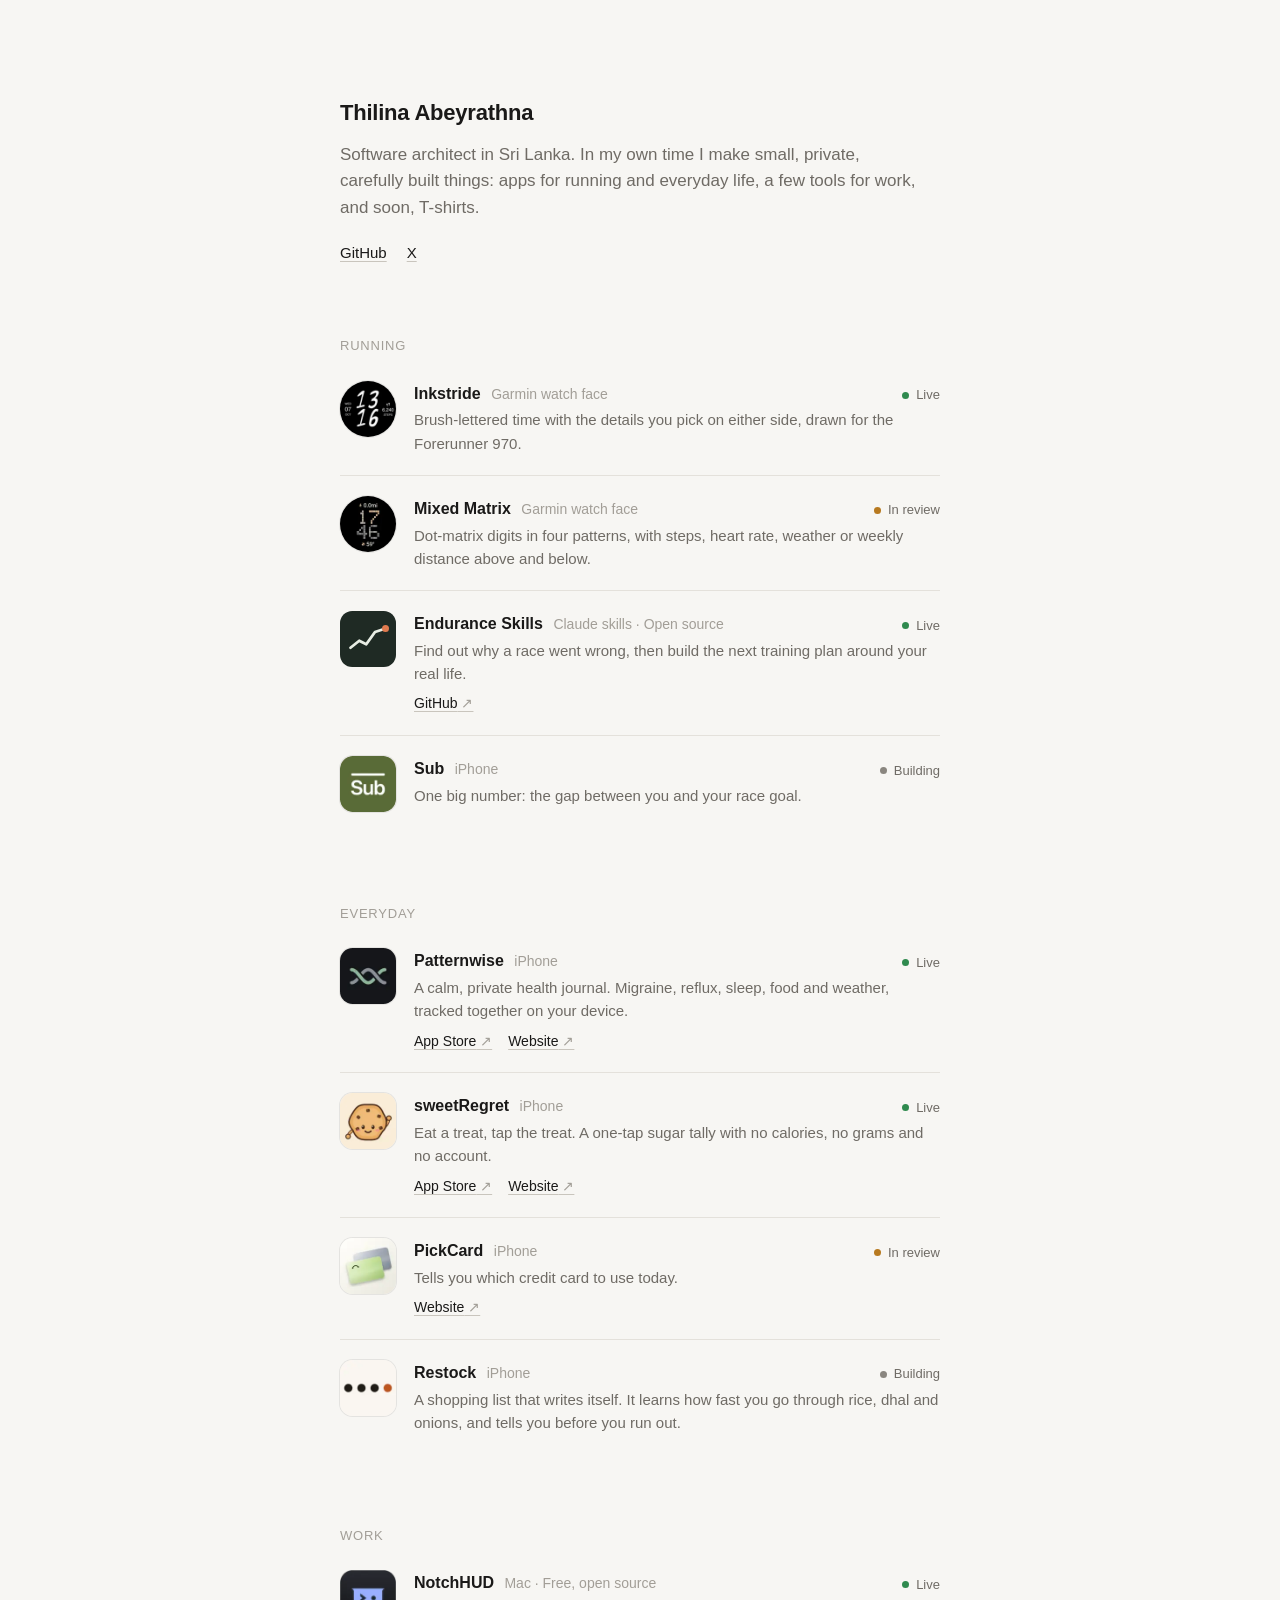
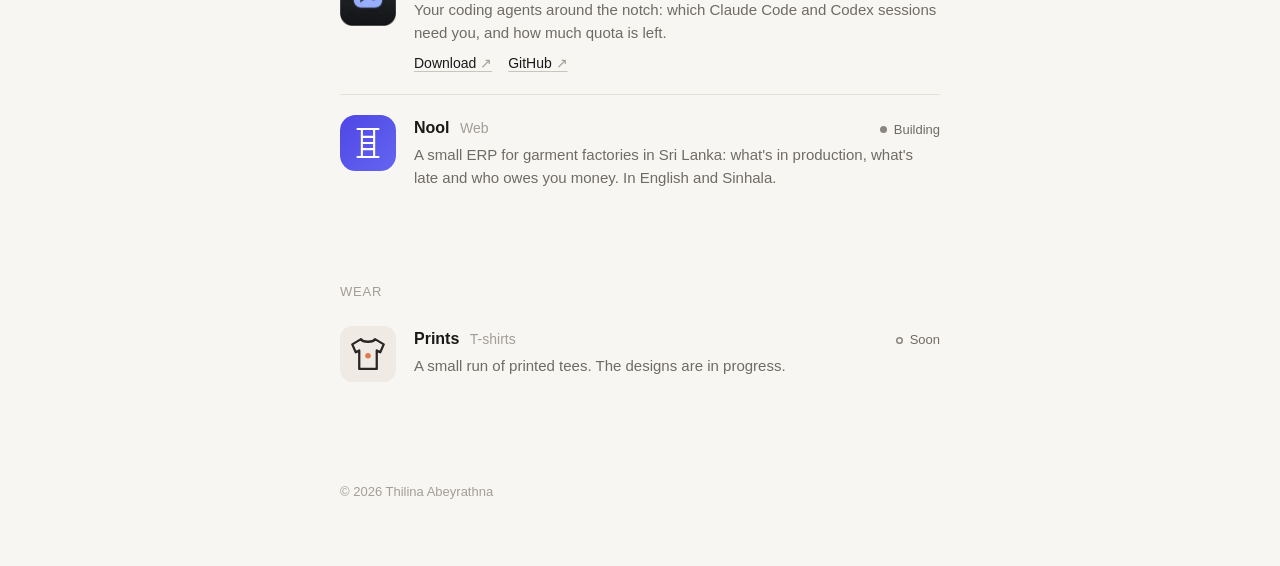
==== index.html @ 6d2ad4d4 "Add minimalist portfolio site listing all products One static page grouping the shipped and in-progr" ====
<!doctype html>
<html lang="en">
<head>
<meta charset="utf-8">
<meta name="viewport" content="width=device-width, initial-scale=1">
<title>Thilina Abeyrathna · Things I make</title>
<meta name="description" content="Small, private, carefully built software by Thilina Abeyrathna: iPhone apps, Garmin watch faces, open-source tools, and soon, printed T-shirts.">
<meta name="color-scheme" content="light dark">
<meta name="theme-color" content="#F7F6F3" media="(prefers-color-scheme: light)">
<meta name="theme-color" content="#111110" media="(prefers-color-scheme: dark)">
<link rel="icon" href="/favicon.svg" type="image/svg+xml">
<link rel="apple-touch-icon" href="/apple-touch-icon.png">
<link rel="stylesheet" href="/styles.css">
<meta property="og:type" content="website">
<meta property="og:title" content="Thilina Abeyrathna · Things I make">
<meta property="og:description" content="iPhone apps, Garmin watch faces, open-source tools, and soon, printed T-shirts.">
<meta property="og:image" content="/og.png">
<meta name="twitter:card" content="summary_large_image">
</head>
<body>
<main>

  <header class="intro">
    <h1>Thilina Abeyrathna</h1>
    <p>Software architect in Sri Lanka. In my own time I make small, private, carefully built things: apps for running and everyday life, a few tools for work, and soon, T-shirts.</p>
    <nav class="elsewhere" aria-label="Elsewhere">
      <a href="https://github.com/thilinaa">GitHub</a>
      <a href="https://x.com/thilina_a">X</a>
    </nav>
  </header>

  <section aria-labelledby="running">
    <h2 id="running">Running</h2>
    <ul class="items">
      <li class="item">
        <img class="icon round" src="/assets/icons/inkstride.webp" width="64" height="64" alt="">
        <div class="body">
          <div class="head">
            <h3>Inkstride <span class="kind">Garmin watch face</span></h3>
            <span class="status live">Live</span>
          </div>
          <p>Brush-lettered time with the details you pick on either side, drawn for the Forerunner 970.</p>
        </div>
      </li>
      <li class="item">
        <img class="icon round" src="/assets/icons/mixed-matrix.webp" width="64" height="64" alt="">
        <div class="body">
          <div class="head">
            <h3>Mixed Matrix <span class="kind">Garmin watch face</span></h3>
            <span class="status review">In review</span>
          </div>
          <p>Dot-matrix digits in four patterns, with steps, heart rate, weather or weekly distance above and below.</p>
        </div>
      </li>
      <li class="item">
        <img class="icon" src="/assets/icons/endurance-skills.svg" width="64" height="64" alt="">
        <div class="body">
          <div class="head">
            <h3>Endurance Skills <span class="kind">Claude skills · Open source</span></h3>
            <span class="status live">Live</span>
          </div>
          <p>Find out why a race went wrong, then build the next training plan around your real life.</p>
          <p class="links"><a href="https://github.com/thilinaa/endurance-skills">GitHub</a></p>
        </div>
      </li>
      <li class="item">
        <img class="icon app" src="/assets/icons/sub.webp" width="64" height="64" alt="">
        <div class="body">
          <div class="head">
            <h3>Sub <span class="kind">iPhone</span></h3>
            <span class="status building">Building</span>
          </div>
          <p>One big number: the gap between you and your race goal.</p>
        </div>
      </li>
    </ul>
  </section>

  <section aria-labelledby="everyday">
    <h2 id="everyday">Everyday</h2>
    <ul class="items">
      <li class="item">
        <img class="icon app" src="/assets/icons/patternwise.webp" width="64" height="64" alt="">
        <div class="body">
          <div class="head">
            <h3>Patternwise <span class="kind">iPhone</span></h3>
            <span class="status live">Live</span>
          </div>
          <p>A calm, private health journal. Migraine, reflux, sleep, food and weather, tracked together on your device.</p>
          <p class="links"><a href="https://apps.apple.com/app/id6787019077">App Store</a><a href="https://thilinaa.github.io/patternwise-site/">Website</a></p>
        </div>
      </li>
      <li class="item">
        <img class="icon app" src="/assets/icons/sweetregret.webp" width="64" height="64" alt="">
        <div class="body">
          <div class="head">
            <h3>sweetRegret <span class="kind">iPhone</span></h3>
            <span class="status live">Live</span>
          </div>
          <p>Eat a treat, tap the treat. A one-tap sugar tally with no calories, no grams and no account.</p>
          <p class="links"><a href="https://apps.apple.com/app/id6787955860">App Store</a><a href="https://sweetregret.vercel.app/">Website</a></p>
        </div>
      </li>
      <li class="item">
        <img class="icon app" src="/assets/icons/pickcard.webp" width="64" height="64" alt="">
        <div class="body">
          <div class="head">
            <h3>PickCard <span class="kind">iPhone</span></h3>
            <span class="status review">In review</span>
          </div>
          <p>Tells you which credit card to use today.</p>
          <p class="links"><a href="https://pickcard-site.vercel.app/">Website</a></p>
        </div>
      </li>
      <li class="item">
        <img class="icon app" src="/assets/icons/restock.webp" width="64" height="64" alt="">
        <div class="body">
          <div class="head">
            <h3>Restock <span class="kind">iPhone</span></h3>
            <span class="status building">Building</span>
          </div>
          <p>A shopping list that writes itself. It learns how fast you go through rice, dhal and onions, and tells you before you run out.</p>
        </div>
      </li>
    </ul>
  </section>

  <section aria-labelledby="work">
    <h2 id="work">Work</h2>
    <ul class="items">
      <li class="item">
        <img class="icon" src="/assets/icons/notchhud.webp" width="64" height="64" alt="">
        <div class="body">
          <div class="head">
            <h3>NotchHUD <span class="kind">Mac · Free, open source</span></h3>
            <span class="status live">Live</span>
          </div>
          <p>Your coding agents around the notch: which Claude Code and Codex sessions need you, and how much quota is left.</p>
          <p class="links"><a href="https://github.com/thilinaa/notch-agent-hud/releases/latest">Download</a><a href="https://github.com/thilinaa/notch-agent-hud">GitHub</a></p>
        </div>
      </li>
      <li class="item">
        <img class="icon" src="/assets/icons/nool.svg" width="64" height="64" alt="">
        <div class="body">
          <div class="head">
            <h3>Nool <span class="kind">Web</span></h3>
            <span class="status building">Building</span>
          </div>
          <p>A small ERP for garment factories in Sri Lanka: what's in production, what's late and who owes you money. In English and Sinhala.</p>
        </div>
      </li>
    </ul>
  </section>

  <section aria-labelledby="wear">
    <h2 id="wear">Wear</h2>
    <ul class="items">
      <li class="item">
        <img class="icon" src="/assets/icons/prints.svg" width="64" height="64" alt="">
        <div class="body">
          <div class="head">
            <h3>Prints <span class="kind">T-shirts</span></h3>
            <span class="status soon">Soon</span>
          </div>
          <p>A small run of printed tees. The designs are in progress.</p>
        </div>
      </li>
    </ul>
  </section>

</main>
<footer>
  <p>© 2026 Thilina Abeyrathna</p>
</footer>
</body>
</html>
---- styles.css ----
:root {
  --bg: #F7F6F3;
  --text: #1A1918;
  --muted: #6F6B65;
  --faint: #A29E97;
  --rule: #E4E1DB;
  --link: #1A1918;
  --link-rule: #C9C5BD;
  --live: #2F8A4E;
  --review: #B7791F;
  --building: #8A867F;
  --icon-edge: rgba(0, 0, 0, .08);
  color-scheme: light dark;
}

@media (prefers-color-scheme: dark) {
  :root {
    --bg: #111110;
    --text: #EDEBE7;
    --muted: #9C988F;
    --faint: #6C6862;
    --rule: #262523;
    --link: #EDEBE7;
    --link-rule: #4A4743;
    --live: #5CC07E;
    --review: #E0A33F;
    --building: #8A867F;
    --icon-edge: rgba(255, 255, 255, .08);
  }
}

* { box-sizing: border-box; }

html { -webkit-text-size-adjust: 100%; }

body {
  margin: 0;
  background: var(--bg);
  color: var(--text);
  font: 16px/1.55 ui-sans-serif, -apple-system, BlinkMacSystemFont, "Segoe UI", Roboto, "Helvetica Neue", Arial, sans-serif;
  -webkit-font-smoothing: antialiased;
}

main, footer {
  max-width: 640px;
  margin: 0 auto;
  padding: 0 20px;
}

main { padding-top: 96px; }

a {
  color: var(--link);
  text-decoration: underline;
  text-decoration-color: var(--link-rule);
  text-underline-offset: 3px;
  text-decoration-thickness: 1px;
}
a:hover { text-decoration-color: currentColor; }
a:focus-visible { outline: 2px solid currentColor; outline-offset: 2px; border-radius: 2px; }

/* Intro */

.intro h1 {
  margin: 0 0 12px;
  font-size: 22px;
  font-weight: 600;
  letter-spacing: -.01em;
}
.intro p {
  margin: 0;
  color: var(--muted);
  font-size: 17px;
  max-width: 34em;
}
.elsewhere {
  display: flex;
  gap: 20px;
  margin-top: 20px;
  font-size: 15px;
}

/* Sections */

section { margin-top: 72px; }

h2 {
  margin: 0 0 4px;
  font-size: 13px;
  font-weight: 500;
  letter-spacing: .06em;
  text-transform: uppercase;
  color: var(--faint);
}

.items { list-style: none; margin: 0; padding: 0; }

.item {
  display: grid;
  grid-template-columns: 56px 1fr;
  gap: 18px;
  align-items: start;
  padding: 20px 0;
  border-bottom: 1px solid var(--rule);
}
.item:last-child { border-bottom: 0; }

.icon {
  display: block;
  width: 56px;
  height: 56px;
}
.icon.app { border-radius: 22.5%; box-shadow: 0 0 0 1px var(--icon-edge); }
.icon.round { border-radius: 50%; box-shadow: 0 0 0 1px var(--icon-edge); }

.body { min-width: 0; }

.head {
  display: flex;
  align-items: baseline;
  justify-content: space-between;
  gap: 16px;
}

h3 {
  margin: 1px 0 2px;
  font-size: 16px;
  font-weight: 600;
}
.kind {
  margin-left: 6px;
  font-weight: 400;
  font-size: 14px;
  color: var(--faint);
}

.body p { margin: 0; color: var(--muted); font-size: 15px; }

.body .links {
  display: flex;
  flex-wrap: wrap;
  gap: 4px 16px;
  margin-top: 8px;
  font-size: 14px;
}
.body .links a::after { content: " ↗"; color: var(--faint); }

/* Status */

.status {
  display: inline-flex;
  align-items: center;
  gap: 7px;
  flex-shrink: 0;
  font-size: 13px;
  white-space: nowrap;
  color: var(--muted);
}
.status::before {
  content: "";
  width: 7px;
  height: 7px;
  border-radius: 50%;
  background: currentColor;
}
.status.live::before { background: var(--live); }
.status.review::before { background: var(--review); }
.status.building::before { background: var(--building); }
.status.soon::before { background: transparent; box-shadow: inset 0 0 0 1.5px var(--building); }

/* Footer */

footer {
  margin-top: 80px;
  padding-bottom: 64px;
  font-size: 13px;
  color: var(--faint);
}
footer p { margin: 0; }

/* Narrow screens: smaller icons, and the kind drops under the name. */

@media (max-width: 520px) {
  main { padding-top: 56px; }
  section { margin-top: 56px; }
  .item { grid-template-columns: 48px 1fr; gap: 16px; }
  .icon { width: 48px; height: 48px; }
  .kind { display: block; margin-left: 0; }
}
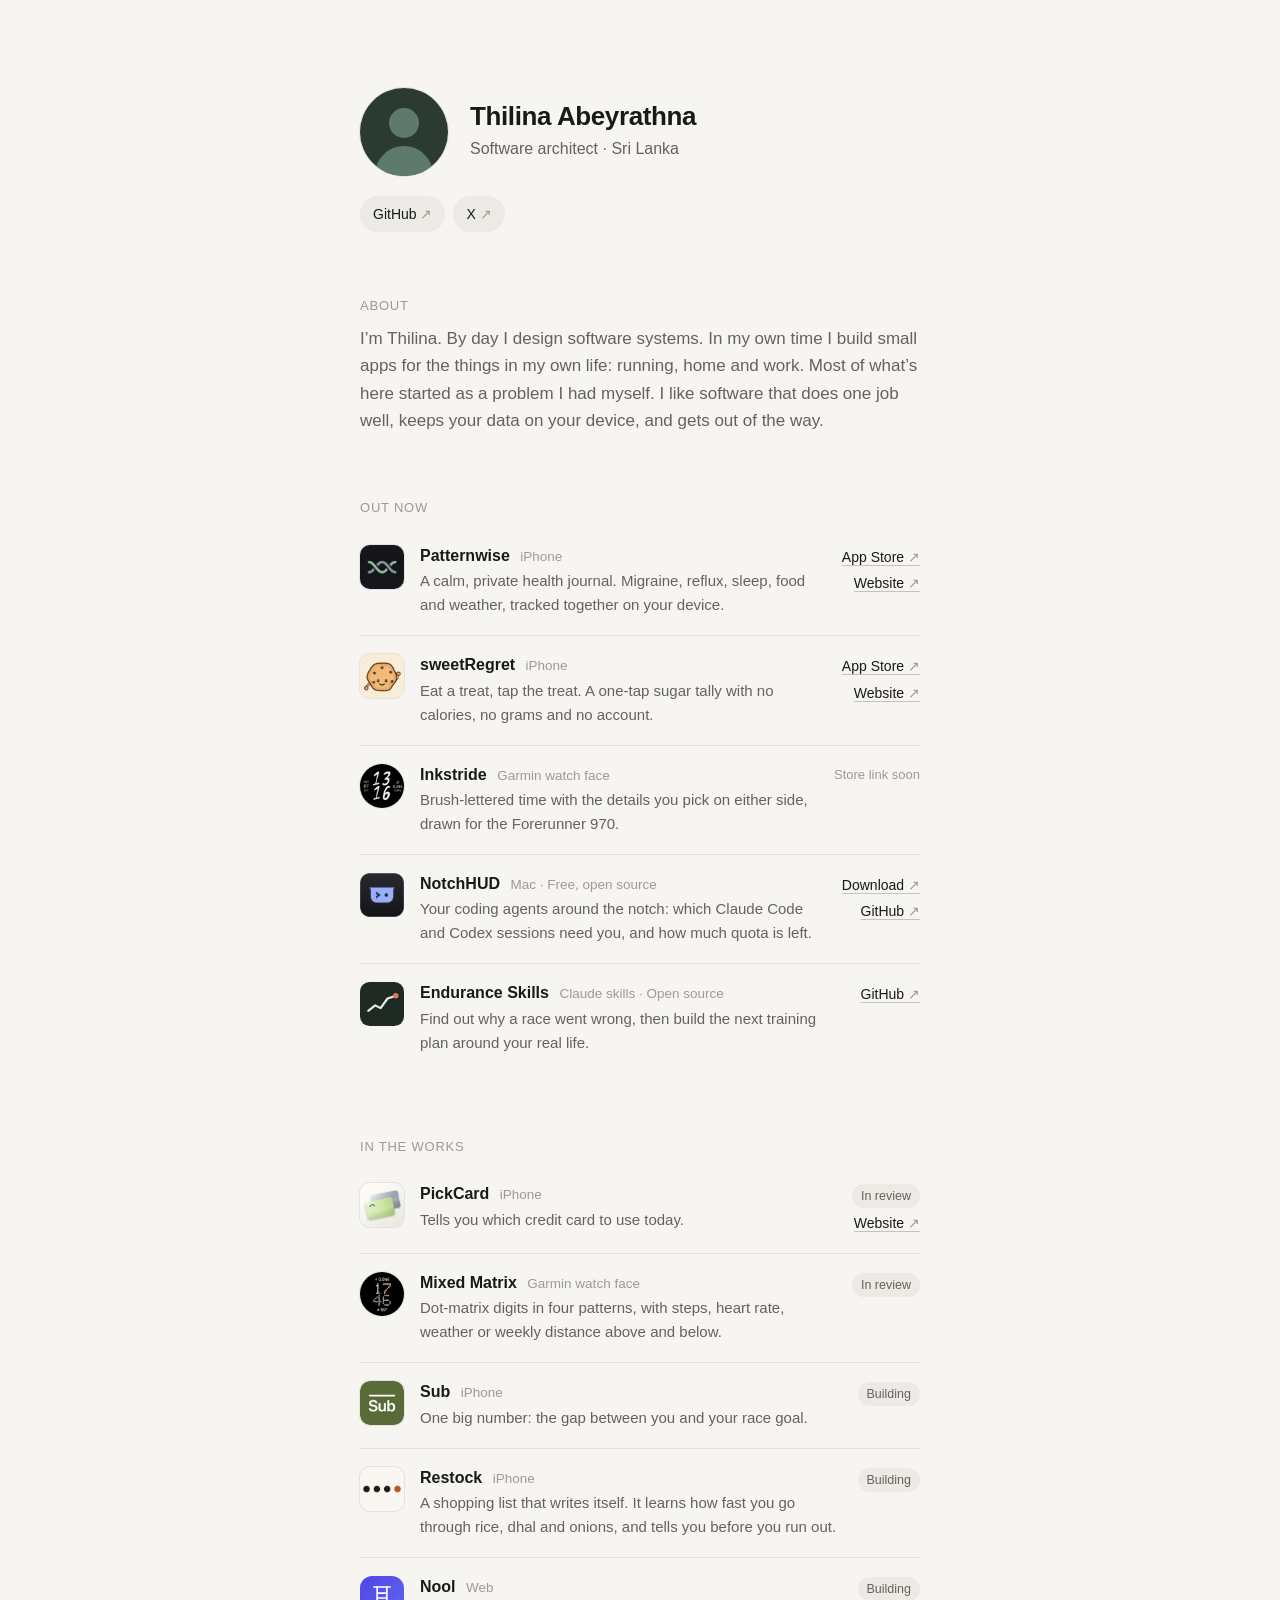
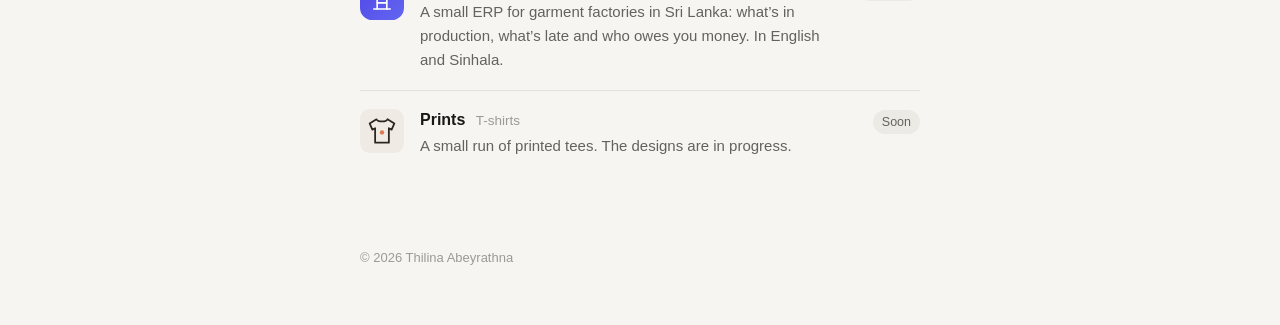
==== commit 17d28a1f: "Redesign home page: photo, about, social links, work list Simplify the page to a short intro with a " ====
--- a/index.html
+++ b/index.html
@@ -3,17 +3,17 @@
 <head>
 <meta charset="utf-8">
 <meta name="viewport" content="width=device-width, initial-scale=1">
-<title>Thilina Abeyrathna · Things I make</title>
-<meta name="description" content="Small, private, carefully built software by Thilina Abeyrathna: iPhone apps, Garmin watch faces, open-source tools, and soon, printed T-shirts.">
+<title>Thilina Abeyrathna</title>
+<meta name="description" content="Thilina Abeyrathna, software architect in Sri Lanka. Small, private apps for running and everyday life, Garmin watch faces and open-source tools.">
 <meta name="color-scheme" content="light dark">
-<meta name="theme-color" content="#F7F6F3" media="(prefers-color-scheme: light)">
-<meta name="theme-color" content="#111110" media="(prefers-color-scheme: dark)">
+<meta name="theme-color" content="#F6F5F2" media="(prefers-color-scheme: light)">
+<meta name="theme-color" content="#121211" media="(prefers-color-scheme: dark)">
 <link rel="icon" href="/favicon.svg" type="image/svg+xml">
 <link rel="apple-touch-icon" href="/apple-touch-icon.png">
 <link rel="stylesheet" href="/styles.css">
 <meta property="og:type" content="website">
-<meta property="og:title" content="Thilina Abeyrathna · Things I make">
-<meta property="og:description" content="iPhone apps, Garmin watch faces, open-source tools, and soon, printed T-shirts.">
+<meta property="og:title" content="Thilina Abeyrathna">
+<meta property="og:description" content="Small, private apps for running and everyday life, Garmin watch faces and open-source tools.">
 <meta property="og:image" content="/og.png">
 <meta name="twitter:card" content="summary_large_image">
 </head>
@@ -21,149 +21,118 @@
 <main>
 
   <header class="intro">
-    <h1>Thilina Abeyrathna</h1>
-    <p>Software architect in Sri Lanka. In my own time I make small, private, carefully built things: apps for running and everyday life, a few tools for work, and soon, T-shirts.</p>
-    <nav class="elsewhere" aria-label="Elsewhere">
+    <img class="me" src="/assets/me.svg" width="88" height="88" alt="Thilina Abeyrathna">
+    <div>
+      <h1>Thilina Abeyrathna</h1>
+      <p class="role">Software architect · Sri Lanka</p>
+    </div>
+    <nav class="social" aria-label="Elsewhere">
       <a href="https://github.com/thilinaa">GitHub</a>
       <a href="https://x.com/thilina_a">X</a>
     </nav>
   </header>
 
-  <section aria-labelledby="running">
-    <h2 id="running">Running</h2>
-    <ul class="items">
-      <li class="item">
-        <img class="icon round" src="/assets/icons/inkstride.webp" width="64" height="64" alt="">
-        <div class="body">
-          <div class="head">
-            <h3>Inkstride <span class="kind">Garmin watch face</span></h3>
-            <span class="status live">Live</span>
-          </div>
+  <section class="about" aria-labelledby="about">
+    <h2 id="about">About</h2>
+    <p>I’m Thilina. By day I design software systems. In my own time I build small apps for the things in my own life: running, home and work. Most of what’s here started as a problem I had myself. I like software that does one job well, keeps your data on your device, and gets out of the way.</p>
+  </section>
+
+  <section aria-labelledby="out-now">
+    <h2 id="out-now">Out now</h2>
+    <ul class="work">
+      <li>
+        <img class="icon app" src="/assets/icons/patternwise.webp" width="44" height="44" alt="">
+        <div class="what">
+          <h3>Patternwise <span>iPhone</span></h3>
+          <p>A calm, private health journal. Migraine, reflux, sleep, food and weather, tracked together on your device.</p>
+        </div>
+        <p class="go"><a href="https://apps.apple.com/app/id6787019077">App Store</a><a href="https://thilinaa.github.io/patternwise-site/">Website</a></p>
+      </li>
+      <li>
+        <img class="icon app" src="/assets/icons/sweetregret.webp" width="44" height="44" alt="">
+        <div class="what">
+          <h3>sweetRegret <span>iPhone</span></h3>
+          <p>Eat a treat, tap the treat. A one-tap sugar tally with no calories, no grams and no account.</p>
+        </div>
+        <p class="go"><a href="https://apps.apple.com/app/id6787955860">App Store</a><a href="https://sweetregret.vercel.app/">Website</a></p>
+      </li>
+      <li>
+        <img class="icon round" src="/assets/icons/inkstride.webp" width="44" height="44" alt="">
+        <div class="what">
+          <h3>Inkstride <span>Garmin watch face</span></h3>
           <p>Brush-lettered time with the details you pick on either side, drawn for the Forerunner 970.</p>
         </div>
+        <p class="go"><span class="later">Store link soon</span></p>
       </li>
-      <li class="item">
-        <img class="icon round" src="/assets/icons/mixed-matrix.webp" width="64" height="64" alt="">
-        <div class="body">
-          <div class="head">
-            <h3>Mixed Matrix <span class="kind">Garmin watch face</span></h3>
-            <span class="status review">In review</span>
-          </div>
-          <p>Dot-matrix digits in four patterns, with steps, heart rate, weather or weekly distance above and below.</p>
+      <li>
+        <img class="icon" src="/assets/icons/notchhud.webp" width="44" height="44" alt="">
+        <div class="what">
+          <h3>NotchHUD <span>Mac · Free, open source</span></h3>
+          <p>Your coding agents around the notch: which Claude Code and Codex sessions need you, and how much quota is left.</p>
         </div>
+        <p class="go"><a href="https://github.com/thilinaa/notch-agent-hud/releases/latest">Download</a><a href="https://github.com/thilinaa/notch-agent-hud">GitHub</a></p>
       </li>
-      <li class="item">
-        <img class="icon" src="/assets/icons/endurance-skills.svg" width="64" height="64" alt="">
-        <div class="body">
-          <div class="head">
-            <h3>Endurance Skills <span class="kind">Claude skills · Open source</span></h3>
-            <span class="status live">Live</span>
-          </div>
+      <li>
+        <img class="icon" src="/assets/icons/endurance-skills.svg" width="44" height="44" alt="">
+        <div class="what">
+          <h3>Endurance Skills <span>Claude skills · Open source</span></h3>
           <p>Find out why a race went wrong, then build the next training plan around your real life.</p>
-          <p class="links"><a href="https://github.com/thilinaa/endurance-skills">GitHub</a></p>
         </div>
-      </li>
-      <li class="item">
-        <img class="icon app" src="/assets/icons/sub.webp" width="64" height="64" alt="">
-        <div class="body">
-          <div class="head">
-            <h3>Sub <span class="kind">iPhone</span></h3>
-            <span class="status building">Building</span>
-          </div>
-          <p>One big number: the gap between you and your race goal.</p>
-        </div>
+        <p class="go"><a href="https://github.com/thilinaa/endurance-skills">GitHub</a></p>
       </li>
     </ul>
   </section>
 
-  <section aria-labelledby="everyday">
-    <h2 id="everyday">Everyday</h2>
-    <ul class="items">
-      <li class="item">
-        <img class="icon app" src="/assets/icons/patternwise.webp" width="64" height="64" alt="">
-        <div class="body">
-          <div class="head">
-            <h3>Patternwise <span class="kind">iPhone</span></h3>
-            <span class="status live">Live</span>
-          </div>
-          <p>A calm, private health journal. Migraine, reflux, sleep, food and weather, tracked together on your device.</p>
-          <p class="links"><a href="https://apps.apple.com/app/id6787019077">App Store</a><a href="https://thilinaa.github.io/patternwise-site/">Website</a></p>
+  <section aria-labelledby="in-the-works">
+    <h2 id="in-the-works">In the works</h2>
+    <ul class="work">
+      <li>
+        <img class="icon app" src="/assets/icons/pickcard.webp" width="44" height="44" alt="">
+        <div class="what">
+          <h3>PickCard <span>iPhone</span></h3>
+          <p>Tells you which credit card to use today.</p>
         </div>
+        <p class="go"><span class="tag">In review</span><a href="https://pickcard-site.vercel.app/">Website</a></p>
       </li>
-      <li class="item">
-        <img class="icon app" src="/assets/icons/sweetregret.webp" width="64" height="64" alt="">
-        <div class="body">
-          <div class="head">
-            <h3>sweetRegret <span class="kind">iPhone</span></h3>
-            <span class="status live">Live</span>
-          </div>
-          <p>Eat a treat, tap the treat. A one-tap sugar tally with no calories, no grams and no account.</p>
-          <p class="links"><a href="https://apps.apple.com/app/id6787955860">App Store</a><a href="https://sweetregret.vercel.app/">Website</a></p>
+      <li>
+        <img class="icon round" src="/assets/icons/mixed-matrix.webp" width="44" height="44" alt="">
+        <div class="what">
+          <h3>Mixed Matrix <span>Garmin watch face</span></h3>
+          <p>Dot-matrix digits in four patterns, with steps, heart rate, weather or weekly distance above and below.</p>
         </div>
+        <p class="go"><span class="tag">In review</span></p>
       </li>
-      <li class="item">
-        <img class="icon app" src="/assets/icons/pickcard.webp" width="64" height="64" alt="">
-        <div class="body">
-          <div class="head">
-            <h3>PickCard <span class="kind">iPhone</span></h3>
-            <span class="status review">In review</span>
-          </div>
-          <p>Tells you which credit card to use today.</p>
-          <p class="links"><a href="https://pickcard-site.vercel.app/">Website</a></p>
+      <li>
+        <img class="icon app" src="/assets/icons/sub.webp" width="44" height="44" alt="">
+        <div class="what">
+          <h3>Sub <span>iPhone</span></h3>
+          <p>One big number: the gap between you and your race goal.</p>
         </div>
+        <p class="go"><span class="tag">Building</span></p>
       </li>
-      <li class="item">
-        <img class="icon app" src="/assets/icons/restock.webp" width="64" height="64" alt="">
-        <div class="body">
-          <div class="head">
-            <h3>Restock <span class="kind">iPhone</span></h3>
-            <span class="status building">Building</span>
-          </div>
+      <li>
+        <img class="icon app" src="/assets/icons/restock.webp" width="44" height="44" alt="">
+        <div class="what">
+          <h3>Restock <span>iPhone</span></h3>
           <p>A shopping list that writes itself. It learns how fast you go through rice, dhal and onions, and tells you before you run out.</p>
         </div>
+        <p class="go"><span class="tag">Building</span></p>
       </li>
-    </ul>
-  </section>
-
-  <section aria-labelledby="work">
-    <h2 id="work">Work</h2>
-    <ul class="items">
-      <li class="item">
-        <img class="icon" src="/assets/icons/notchhud.webp" width="64" height="64" alt="">
-        <div class="body">
-          <div class="head">
-            <h3>NotchHUD <span class="kind">Mac · Free, open source</span></h3>
-            <span class="status live">Live</span>
-          </div>
-          <p>Your coding agents around the notch: which Claude Code and Codex sessions need you, and how much quota is left.</p>
-          <p class="links"><a href="https://github.com/thilinaa/notch-agent-hud/releases/latest">Download</a><a href="https://github.com/thilinaa/notch-agent-hud">GitHub</a></p>
+      <li>
+        <img class="icon" src="/assets/icons/nool.svg" width="44" height="44" alt="">
+        <div class="what">
+          <h3>Nool <span>Web</span></h3>
+          <p>A small ERP for garment factories in Sri Lanka: what’s in production, what’s late and who owes you money. In English and Sinhala.</p>
         </div>
+        <p class="go"><span class="tag">Building</span></p>
       </li>
-      <li class="item">
-        <img class="icon" src="/assets/icons/nool.svg" width="64" height="64" alt="">
-        <div class="body">
-          <div class="head">
-            <h3>Nool <span class="kind">Web</span></h3>
-            <span class="status building">Building</span>
-          </div>
-          <p>A small ERP for garment factories in Sri Lanka: what's in production, what's late and who owes you money. In English and Sinhala.</p>
-        </div>
-      </li>
-    </ul>
-  </section>
-
-  <section aria-labelledby="wear">
-    <h2 id="wear">Wear</h2>
-    <ul class="items">
-      <li class="item">
-        <img class="icon" src="/assets/icons/prints.svg" width="64" height="64" alt="">
-        <div class="body">
-          <div class="head">
-            <h3>Prints <span class="kind">T-shirts</span></h3>
-            <span class="status soon">Soon</span>
-          </div>
+      <li>
+        <img class="icon" src="/assets/icons/prints.svg" width="44" height="44" alt="">
+        <div class="what">
+          <h3>Prints <span>T-shirts</span></h3>
           <p>A small run of printed tees. The designs are in progress.</p>
         </div>
+        <p class="go"><span class="tag">Soon</span></p>
       </li>
     </ul>
   </section>
--- a/styles.css
+++ b/styles.css
@@ -1,30 +1,26 @@
 :root {
-  --bg: #F7F6F3;
-  --text: #1A1918;
-  --muted: #6F6B65;
-  --faint: #A29E97;
-  --rule: #E4E1DB;
-  --link: #1A1918;
-  --link-rule: #C9C5BD;
-  --live: #2F8A4E;
-  --review: #B7791F;
-  --building: #8A867F;
+  --bg: #F6F5F2;
+  --text: #191918;
+  --muted: #64625D;
+  --faint: #9D9A93;
+  --rule: #E3E1DB;
+  --chip: #ECEAE5;
+  --chip-hover: #E2DFD8;
+  --link-rule: #C7C3BA;
   --icon-edge: rgba(0, 0, 0, .08);
   color-scheme: light dark;
 }
 
 @media (prefers-color-scheme: dark) {
   :root {
-    --bg: #111110;
-    --text: #EDEBE7;
-    --muted: #9C988F;
-    --faint: #6C6862;
+    --bg: #121211;
+    --text: #EDEBE6;
+    --muted: #A19E97;
+    --faint: #6E6B65;
     --rule: #262523;
-    --link: #EDEBE7;
+    --chip: #1E1E1C;
+    --chip-hover: #282725;
     --link-rule: #4A4743;
-    --live: #5CC07E;
-    --review: #E0A33F;
-    --building: #8A867F;
     --icon-edge: rgba(255, 255, 255, .08);
   }
 }
@@ -37,55 +33,76 @@
   margin: 0;
   background: var(--bg);
   color: var(--text);
-  font: 16px/1.55 ui-sans-serif, -apple-system, BlinkMacSystemFont, "Segoe UI", Roboto, "Helvetica Neue", Arial, sans-serif;
+  font: 16px/1.6 ui-sans-serif, -apple-system, BlinkMacSystemFont, "Segoe UI", Roboto, "Helvetica Neue", Arial, sans-serif;
   -webkit-font-smoothing: antialiased;
 }
 
 main, footer {
-  max-width: 640px;
+  max-width: 600px;
   margin: 0 auto;
-  padding: 0 20px;
+  padding-left: max(20px, env(safe-area-inset-left, 0px));
+  padding-right: max(20px, env(safe-area-inset-right, 0px));
 }
 
-main { padding-top: 96px; }
+main { padding-top: 88px; }
 
 a {
-  color: var(--link);
+  color: var(--text);
   text-decoration: underline;
   text-decoration-color: var(--link-rule);
   text-underline-offset: 3px;
   text-decoration-thickness: 1px;
 }
 a:hover { text-decoration-color: currentColor; }
-a:focus-visible { outline: 2px solid currentColor; outline-offset: 2px; border-radius: 2px; }
+a:focus-visible { outline: 2px solid currentColor; outline-offset: 2px; border-radius: 3px; }
 
-/* Intro */
+/* Who I am */
 
+.intro {
+  display: grid;
+  grid-template-columns: auto minmax(0, 1fr);
+  gap: 20px 22px;
+  align-items: center;
+}
+.me {
+  display: block;
+  width: 88px;
+  height: 88px;
+  border-radius: 50%;
+  object-fit: cover;
+  box-shadow: 0 0 0 1px var(--icon-edge);
+}
 .intro h1 {
-  margin: 0 0 12px;
-  font-size: 22px;
-  font-weight: 600;
-  letter-spacing: -.01em;
+  margin: 0;
+  font-size: 26px;
+  line-height: 1.15;
+  font-weight: 650;
+  letter-spacing: -.015em;
 }
-.intro p {
-  margin: 0;
-  color: var(--muted);
-  font-size: 17px;
-  max-width: 34em;
+.role { margin: 4px 0 0; color: var(--muted); }
+.social {
+  grid-column: 1 / -1;
+  display: flex;
+  flex-wrap: wrap;
+  gap: 8px;
 }
-.elsewhere {
-  display: flex;
-  gap: 20px;
-  margin-top: 20px;
-  font-size: 15px;
+.social a {
+  text-decoration: none;
+  font-size: 14px;
+  font-weight: 500;
+  padding: 7px 13px;
+  border-radius: 999px;
+  background: var(--chip);
 }
+.social a:hover { background: var(--chip-hover); }
+.social a::after { content: " ↗"; color: var(--faint); }
 
 /* Sections */
 
-section { margin-top: 72px; }
+section { margin-top: 64px; }
 
 h2 {
-  margin: 0 0 4px;
+  margin: 0 0 8px;
   font-size: 13px;
   font-weight: 500;
   letter-spacing: .06em;
@@ -93,97 +110,66 @@
   color: var(--faint);
 }
 
-.items { list-style: none; margin: 0; padding: 0; }
+.about p { margin: 0; font-size: 17px; color: var(--muted); }
 
-.item {
+/* Work */
+
+.work { list-style: none; margin: 0; padding: 0; }
+.work li {
   display: grid;
-  grid-template-columns: 56px 1fr;
-  gap: 18px;
+  grid-template-columns: 44px minmax(0, 1fr) auto;
+  gap: 4px 16px;
   align-items: start;
-  padding: 20px 0;
+  padding: 18px 0;
   border-bottom: 1px solid var(--rule);
 }
-.item:last-child { border-bottom: 0; }
+.work li:last-child { border-bottom: 0; }
 
-.icon {
-  display: block;
-  width: 56px;
-  height: 56px;
-}
+.icon { display: block; width: 44px; height: 44px; }
 .icon.app { border-radius: 22.5%; box-shadow: 0 0 0 1px var(--icon-edge); }
 .icon.round { border-radius: 50%; box-shadow: 0 0 0 1px var(--icon-edge); }
 
-.body { min-width: 0; }
+.what { min-width: 0; }
+.what h3 { margin: 0; font-size: 16px; font-weight: 600; line-height: 1.4; }
+.what h3 span { margin-left: 6px; font-size: 13.5px; font-weight: 400; color: var(--faint); }
+.what p { margin: 2px 0 0; font-size: 15px; color: var(--muted); }
 
-.head {
+.go {
+  margin: 1px 0 0;
   display: flex;
-  align-items: baseline;
-  justify-content: space-between;
-  gap: 16px;
+  flex-direction: column;
+  align-items: flex-end;
+  gap: 4px;
+  font-size: 14px;
+  white-space: nowrap;
 }
-
-h3 {
-  margin: 1px 0 2px;
-  font-size: 16px;
-  font-weight: 600;
+.go a::after { content: " ↗"; color: var(--faint); }
+.go .tag {
+  font-size: 12.5px;
+  color: var(--muted);
+  background: var(--chip);
+  padding: 2px 9px;
+  border-radius: 999px;
 }
-.kind {
-  margin-left: 6px;
-  font-weight: 400;
-  font-size: 14px;
-  color: var(--faint);
-}
-
-.body p { margin: 0; color: var(--muted); font-size: 15px; }
-
-.body .links {
-  display: flex;
-  flex-wrap: wrap;
-  gap: 4px 16px;
-  margin-top: 8px;
-  font-size: 14px;
-}
-.body .links a::after { content: " ↗"; color: var(--faint); }
-
-/* Status */
-
-.status {
-  display: inline-flex;
-  align-items: center;
-  gap: 7px;
-  flex-shrink: 0;
-  font-size: 13px;
-  white-space: nowrap;
-  color: var(--muted);
-}
-.status::before {
-  content: "";
-  width: 7px;
-  height: 7px;
-  border-radius: 50%;
-  background: currentColor;
-}
-.status.live::before { background: var(--live); }
-.status.review::before { background: var(--review); }
-.status.building::before { background: var(--building); }
-.status.soon::before { background: transparent; box-shadow: inset 0 0 0 1.5px var(--building); }
-
-/* Footer */
+.go .later { font-size: 13px; color: var(--faint); }
 
 footer {
-  margin-top: 80px;
-  padding-bottom: 64px;
+  margin-top: 72px;
+  padding-bottom: 56px;
   font-size: 13px;
   color: var(--faint);
 }
 footer p { margin: 0; }
 
-/* Narrow screens: smaller icons, and the kind drops under the name. */
+/* Narrow screens: links move under the description. */
 
 @media (max-width: 520px) {
   main { padding-top: 56px; }
-  section { margin-top: 56px; }
-  .item { grid-template-columns: 48px 1fr; gap: 16px; }
-  .icon { width: 48px; height: 48px; }
-  .kind { display: block; margin-left: 0; }
+  section { margin-top: 52px; }
+  .me { width: 72px; height: 72px; }
+  .intro h1 { font-size: 23px; }
+  .work li { grid-template-columns: 40px minmax(0, 1fr); }
+  .icon { width: 40px; height: 40px; }
+  .what h3 span { display: block; margin-left: 0; }
+  .go { grid-column: 2; flex-direction: row; flex-wrap: wrap; align-items: center; gap: 4px 16px; margin-top: 8px; }
 }
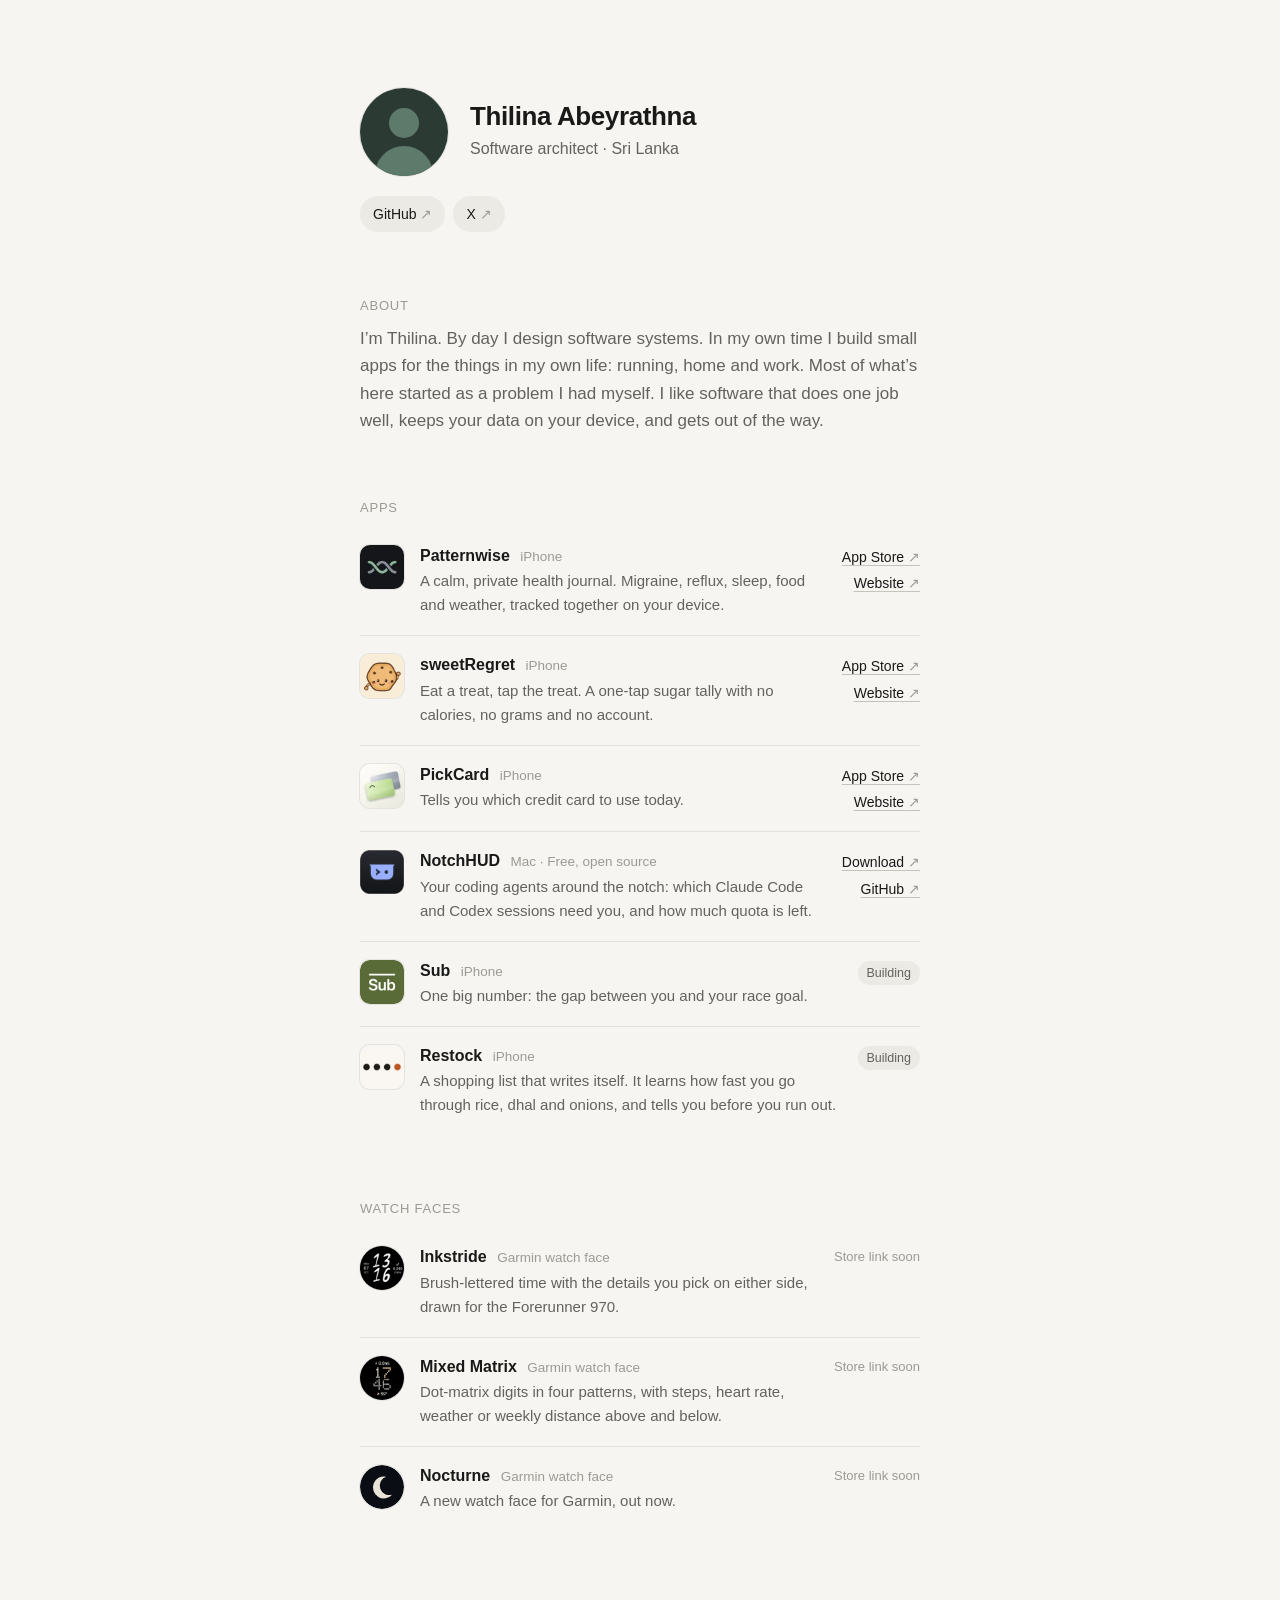
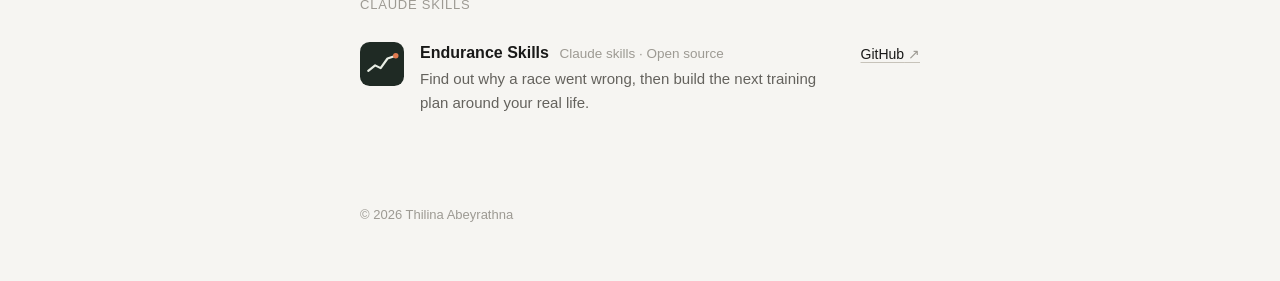
==== commit 47068219: "Group work into apps, watch faces and Claude skills PickCard is now on the App Store, and Mixed Matr" ====
--- a/index.html
+++ b/index.html
@@ -37,8 +37,8 @@
     <p>I’m Thilina. By day I design software systems. In my own time I build small apps for the things in my own life: running, home and work. Most of what’s here started as a problem I had myself. I like software that does one job well, keeps your data on your device, and gets out of the way.</p>
   </section>
 
-  <section aria-labelledby="out-now">
-    <h2 id="out-now">Out now</h2>
+  <section aria-labelledby="apps">
+    <h2 id="apps">Apps</h2>
     <ul class="work">
       <li>
         <img class="icon app" src="/assets/icons/patternwise.webp" width="44" height="44" alt="">
@@ -57,12 +57,12 @@
         <p class="go"><a href="https://apps.apple.com/app/id6787955860">App Store</a><a href="https://sweetregret.vercel.app/">Website</a></p>
       </li>
       <li>
-        <img class="icon round" src="/assets/icons/inkstride.webp" width="44" height="44" alt="">
+        <img class="icon app" src="/assets/icons/pickcard.webp" width="44" height="44" alt="">
         <div class="what">
-          <h3>Inkstride <span>Garmin watch face</span></h3>
-          <p>Brush-lettered time with the details you pick on either side, drawn for the Forerunner 970.</p>
+          <h3>PickCard <span>iPhone</span></h3>
+          <p>Tells you which credit card to use today.</p>
         </div>
-        <p class="go"><span class="later">Store link soon</span></p>
+        <p class="go"><a href="https://apps.apple.com/app/id6807846911">App Store</a><a href="https://pickcard-site.vercel.app/">Website</a></p>
       </li>
       <li>
         <img class="icon" src="/assets/icons/notchhud.webp" width="44" height="44" alt="">
@@ -71,36 +71,6 @@
           <p>Your coding agents around the notch: which Claude Code and Codex sessions need you, and how much quota is left.</p>
         </div>
         <p class="go"><a href="https://github.com/thilinaa/notch-agent-hud/releases/latest">Download</a><a href="https://github.com/thilinaa/notch-agent-hud">GitHub</a></p>
-      </li>
-      <li>
-        <img class="icon" src="/assets/icons/endurance-skills.svg" width="44" height="44" alt="">
-        <div class="what">
-          <h3>Endurance Skills <span>Claude skills · Open source</span></h3>
-          <p>Find out why a race went wrong, then build the next training plan around your real life.</p>
-        </div>
-        <p class="go"><a href="https://github.com/thilinaa/endurance-skills">GitHub</a></p>
-      </li>
-    </ul>
-  </section>
-
-  <section aria-labelledby="in-the-works">
-    <h2 id="in-the-works">In the works</h2>
-    <ul class="work">
-      <li>
-        <img class="icon app" src="/assets/icons/pickcard.webp" width="44" height="44" alt="">
-        <div class="what">
-          <h3>PickCard <span>iPhone</span></h3>
-          <p>Tells you which credit card to use today.</p>
-        </div>
-        <p class="go"><span class="tag">In review</span><a href="https://pickcard-site.vercel.app/">Website</a></p>
-      </li>
-      <li>
-        <img class="icon round" src="/assets/icons/mixed-matrix.webp" width="44" height="44" alt="">
-        <div class="what">
-          <h3>Mixed Matrix <span>Garmin watch face</span></h3>
-          <p>Dot-matrix digits in four patterns, with steps, heart rate, weather or weekly distance above and below.</p>
-        </div>
-        <p class="go"><span class="tag">In review</span></p>
       </li>
       <li>
         <img class="icon app" src="/assets/icons/sub.webp" width="44" height="44" alt="">
@@ -118,21 +88,49 @@
         </div>
         <p class="go"><span class="tag">Building</span></p>
       </li>
+    </ul>
+  </section>
+
+  <section aria-labelledby="watch-faces">
+    <h2 id="watch-faces">Watch faces</h2>
+    <ul class="work">
       <li>
-        <img class="icon" src="/assets/icons/nool.svg" width="44" height="44" alt="">
+        <img class="icon round" src="/assets/icons/inkstride.webp" width="44" height="44" alt="">
         <div class="what">
-          <h3>Nool <span>Web</span></h3>
-          <p>A small ERP for garment factories in Sri Lanka: what’s in production, what’s late and who owes you money. In English and Sinhala.</p>
+          <h3>Inkstride <span>Garmin watch face</span></h3>
+          <p>Brush-lettered time with the details you pick on either side, drawn for the Forerunner 970.</p>
         </div>
-        <p class="go"><span class="tag">Building</span></p>
+        <p class="go"><span class="later">Store link soon</span></p>
       </li>
       <li>
-        <img class="icon" src="/assets/icons/prints.svg" width="44" height="44" alt="">
+        <img class="icon round" src="/assets/icons/mixed-matrix.webp" width="44" height="44" alt="">
         <div class="what">
-          <h3>Prints <span>T-shirts</span></h3>
-          <p>A small run of printed tees. The designs are in progress.</p>
+          <h3>Mixed Matrix <span>Garmin watch face</span></h3>
+          <p>Dot-matrix digits in four patterns, with steps, heart rate, weather or weekly distance above and below.</p>
         </div>
-        <p class="go"><span class="tag">Soon</span></p>
+        <p class="go"><span class="later">Store link soon</span></p>
+      </li>
+      <li>
+        <img class="icon round" src="/assets/icons/nocturne.svg" width="44" height="44" alt="">
+        <div class="what">
+          <h3>Nocturne <span>Garmin watch face</span></h3>
+          <p>A new watch face for Garmin, out now.</p>
+        </div>
+        <p class="go"><span class="later">Store link soon</span></p>
+      </li>
+    </ul>
+  </section>
+
+  <section aria-labelledby="claude-skills">
+    <h2 id="claude-skills">Claude skills</h2>
+    <ul class="work">
+      <li>
+        <img class="icon" src="/assets/icons/endurance-skills.svg" width="44" height="44" alt="">
+        <div class="what">
+          <h3>Endurance Skills <span>Claude skills · Open source</span></h3>
+          <p>Find out why a race went wrong, then build the next training plan around your real life.</p>
+        </div>
+        <p class="go"><a href="https://github.com/thilinaa/endurance-skills">GitHub</a></p>
       </li>
     </ul>
   </section>
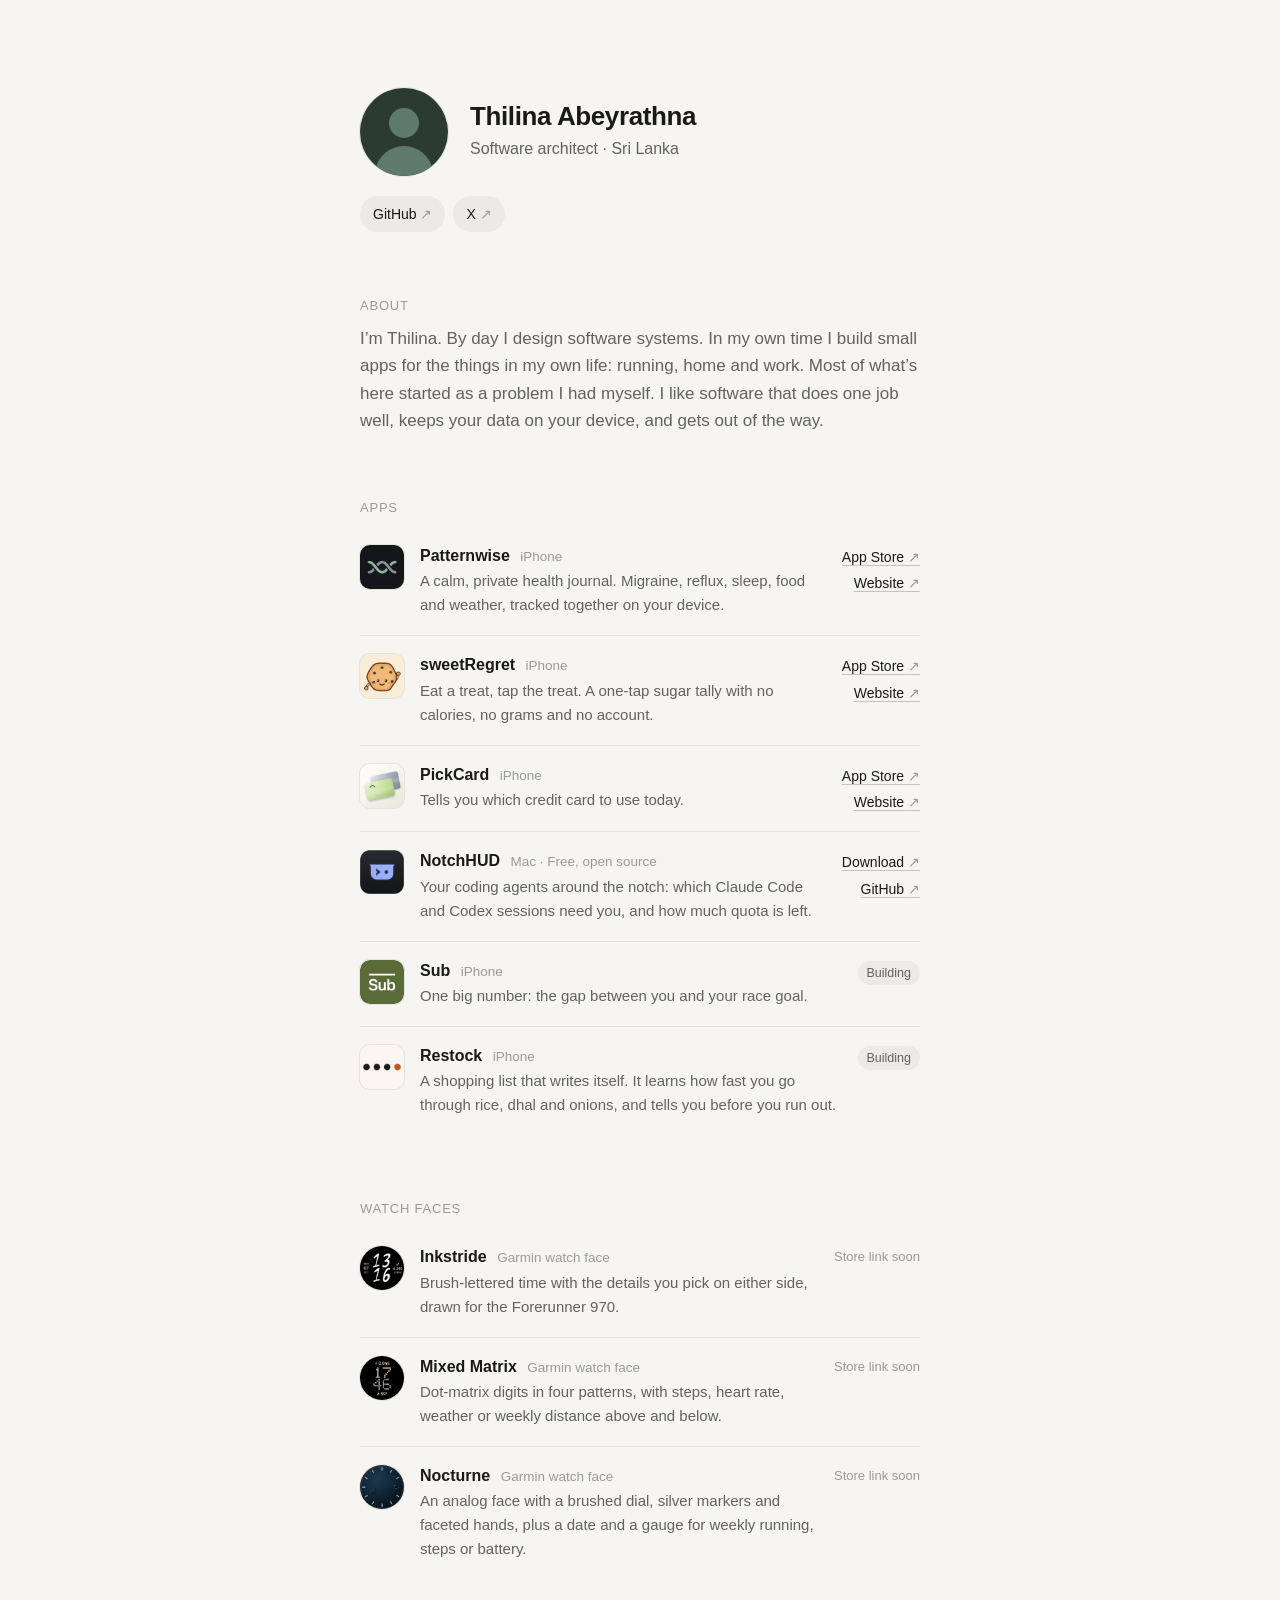
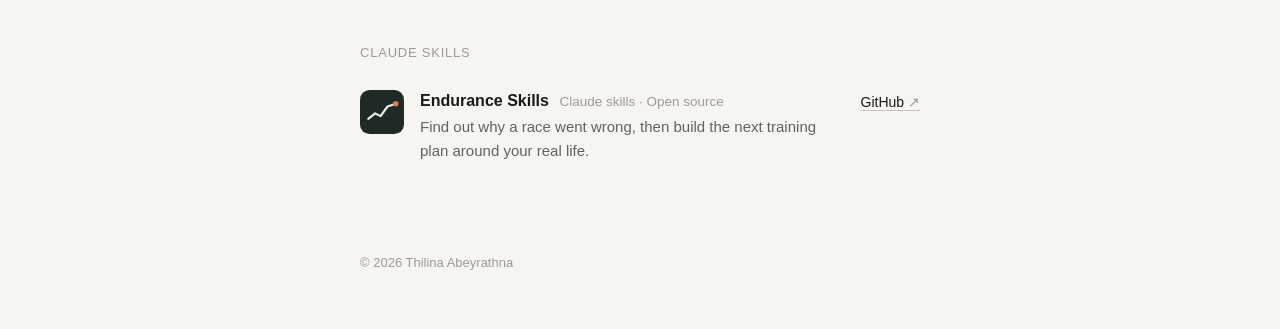
==== commit 5c0629a2: "Add Nocturne's real dial and description Replace the placeholder moon icon with Nocturne's own blue " ====
--- a/index.html
+++ b/index.html
@@ -111,10 +111,10 @@
         <p class="go"><span class="later">Store link soon</span></p>
       </li>
       <li>
-        <img class="icon round" src="/assets/icons/nocturne.svg" width="44" height="44" alt="">
+        <img class="icon round" src="/assets/icons/nocturne.webp" width="44" height="44" alt="">
         <div class="what">
           <h3>Nocturne <span>Garmin watch face</span></h3>
-          <p>A new watch face for Garmin, out now.</p>
+          <p>An analog face with a brushed dial, silver markers and faceted hands, plus a date and a gauge for weekly running, steps or battery.</p>
         </div>
         <p class="go"><span class="later">Store link soon</span></p>
       </li>
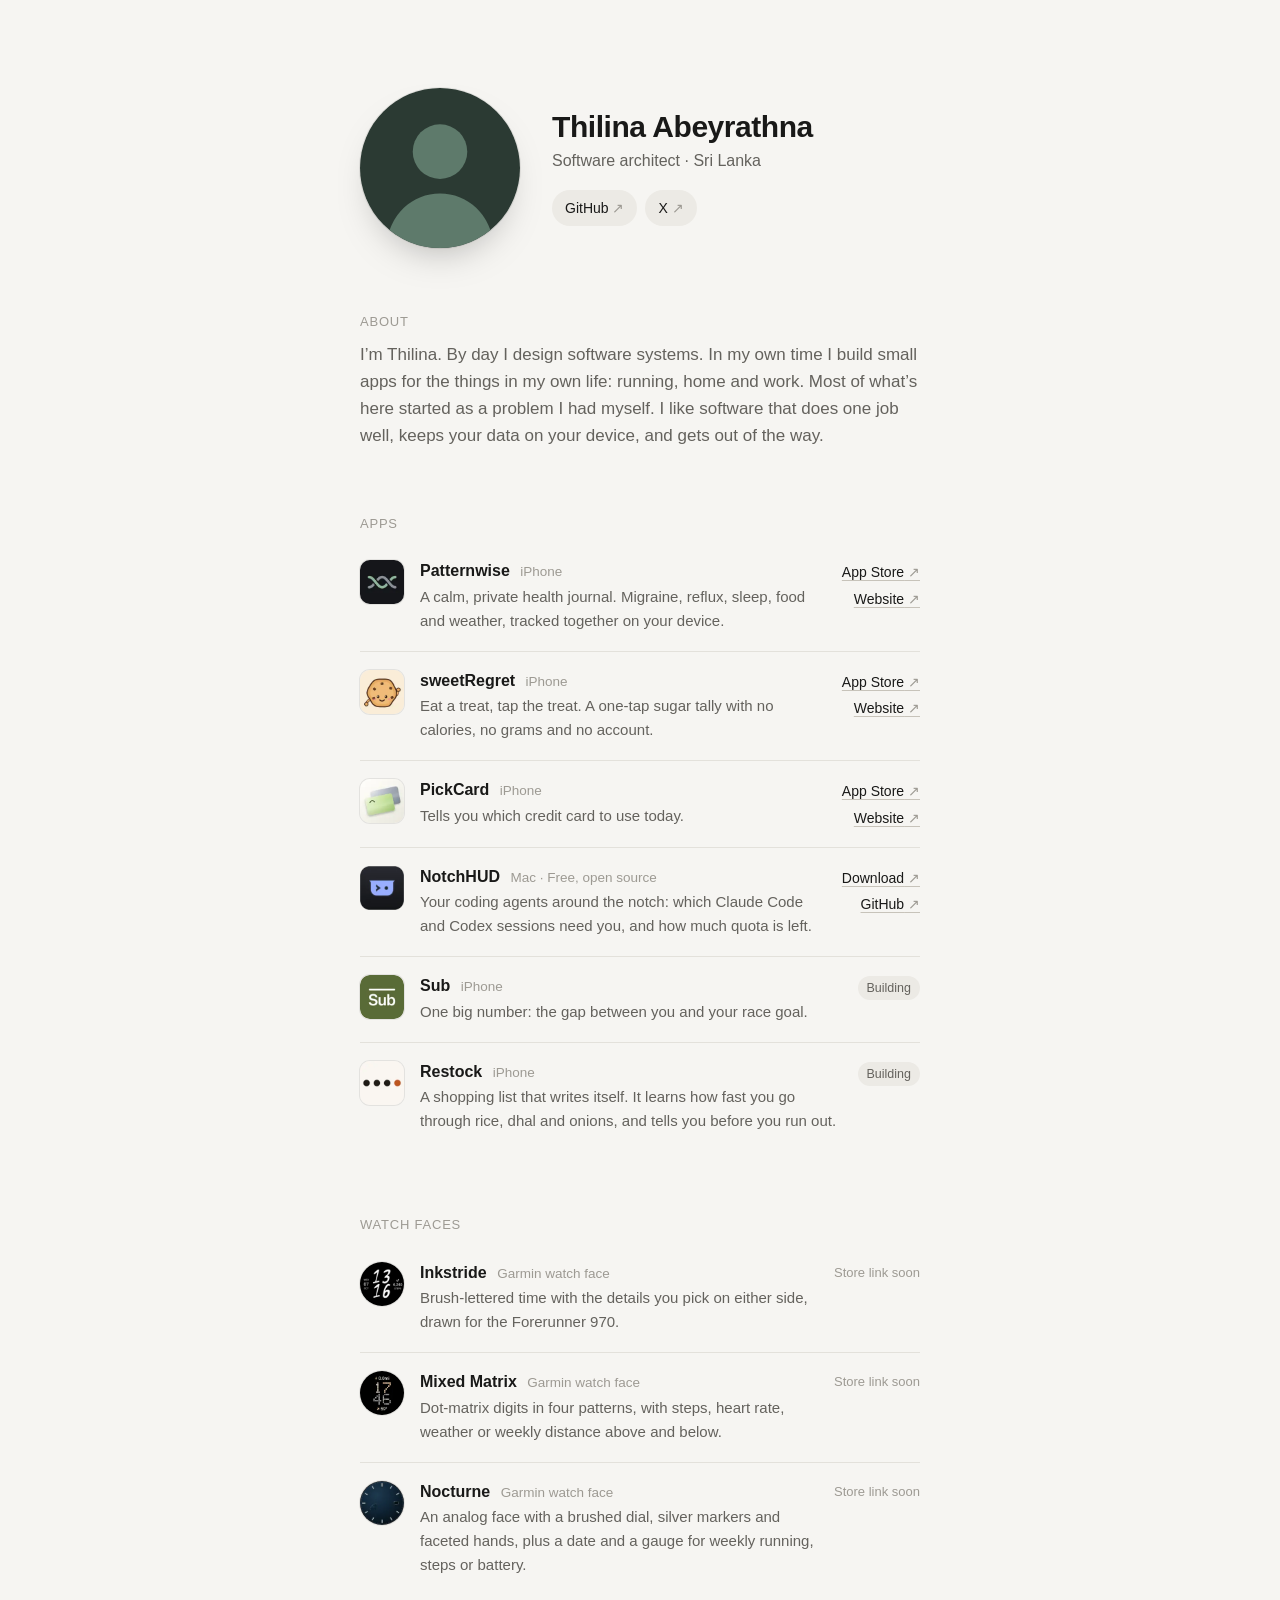
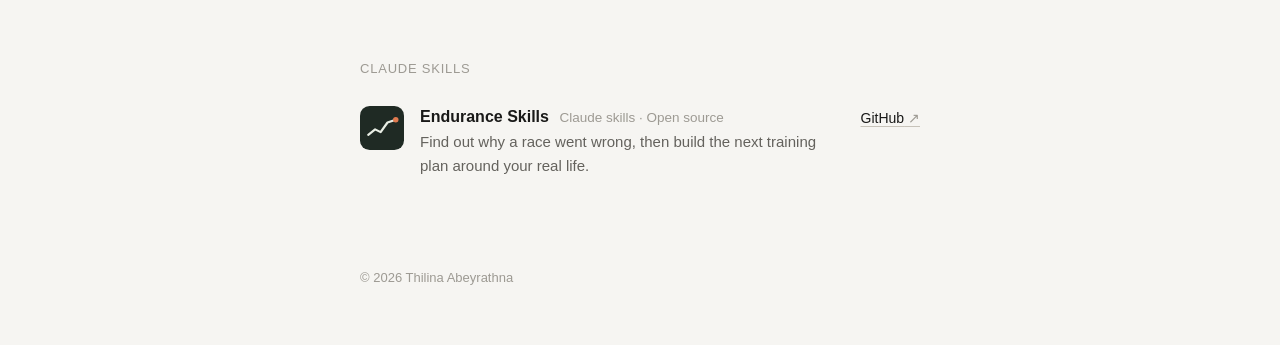
==== commit f3ac3456: "Show a bigger photo; prepare LinkedIn and Instagram links The photo grows from 88px to 160px (128px " ====
--- a/index.html
+++ b/index.html
@@ -21,15 +21,17 @@
 <main>
 
   <header class="intro">
-    <img class="me" src="/assets/me.svg" width="88" height="88" alt="Thilina Abeyrathna">
-    <div>
+    <img class="me" src="/assets/me.svg" width="160" height="160" alt="Thilina Abeyrathna">
+    <div class="who">
       <h1>Thilina Abeyrathna</h1>
       <p class="role">Software architect · Sri Lanka</p>
+      <nav class="social" aria-label="Elsewhere">
+        <a href="https://github.com/thilinaa">GitHub</a>
+        <!-- <a href="LINKEDIN_URL">LinkedIn</a> -->
+        <a href="https://x.com/thilina_a">X</a>
+        <!-- <a href="INSTAGRAM_URL">Instagram</a> -->
+      </nav>
     </div>
-    <nav class="social" aria-label="Elsewhere">
-      <a href="https://github.com/thilinaa">GitHub</a>
-      <a href="https://x.com/thilina_a">X</a>
-    </nav>
   </header>
 
   <section class="about" aria-labelledby="about">
--- a/styles.css
+++ b/styles.css
@@ -61,27 +61,28 @@
 .intro {
   display: grid;
   grid-template-columns: auto minmax(0, 1fr);
-  gap: 20px 22px;
+  gap: 24px 32px;
   align-items: center;
 }
 .me {
   display: block;
-  width: 88px;
-  height: 88px;
+  width: 160px;
+  height: 160px;
   border-radius: 50%;
   object-fit: cover;
-  box-shadow: 0 0 0 1px var(--icon-edge);
+  box-shadow: 0 0 0 1px var(--icon-edge), 0 18px 40px -20px rgba(0, 0, 0, .35);
 }
+.who { min-width: 0; }
 .intro h1 {
   margin: 0;
-  font-size: 26px;
+  font-size: 30px;
   line-height: 1.15;
   font-weight: 650;
   letter-spacing: -.015em;
 }
 .role { margin: 4px 0 0; color: var(--muted); }
 .social {
-  grid-column: 1 / -1;
+  margin-top: 16px;
   display: flex;
   flex-wrap: wrap;
   gap: 8px;
@@ -166,8 +167,9 @@
 @media (max-width: 520px) {
   main { padding-top: 56px; }
   section { margin-top: 52px; }
-  .me { width: 72px; height: 72px; }
-  .intro h1 { font-size: 23px; }
+  .intro { grid-template-columns: minmax(0, 1fr); gap: 20px; }
+  .me { width: 128px; height: 128px; }
+  .intro h1 { font-size: 26px; }
   .work li { grid-template-columns: 40px minmax(0, 1fr); }
   .icon { width: 40px; height: 40px; }
   .what h3 span { display: block; margin-left: 0; }
